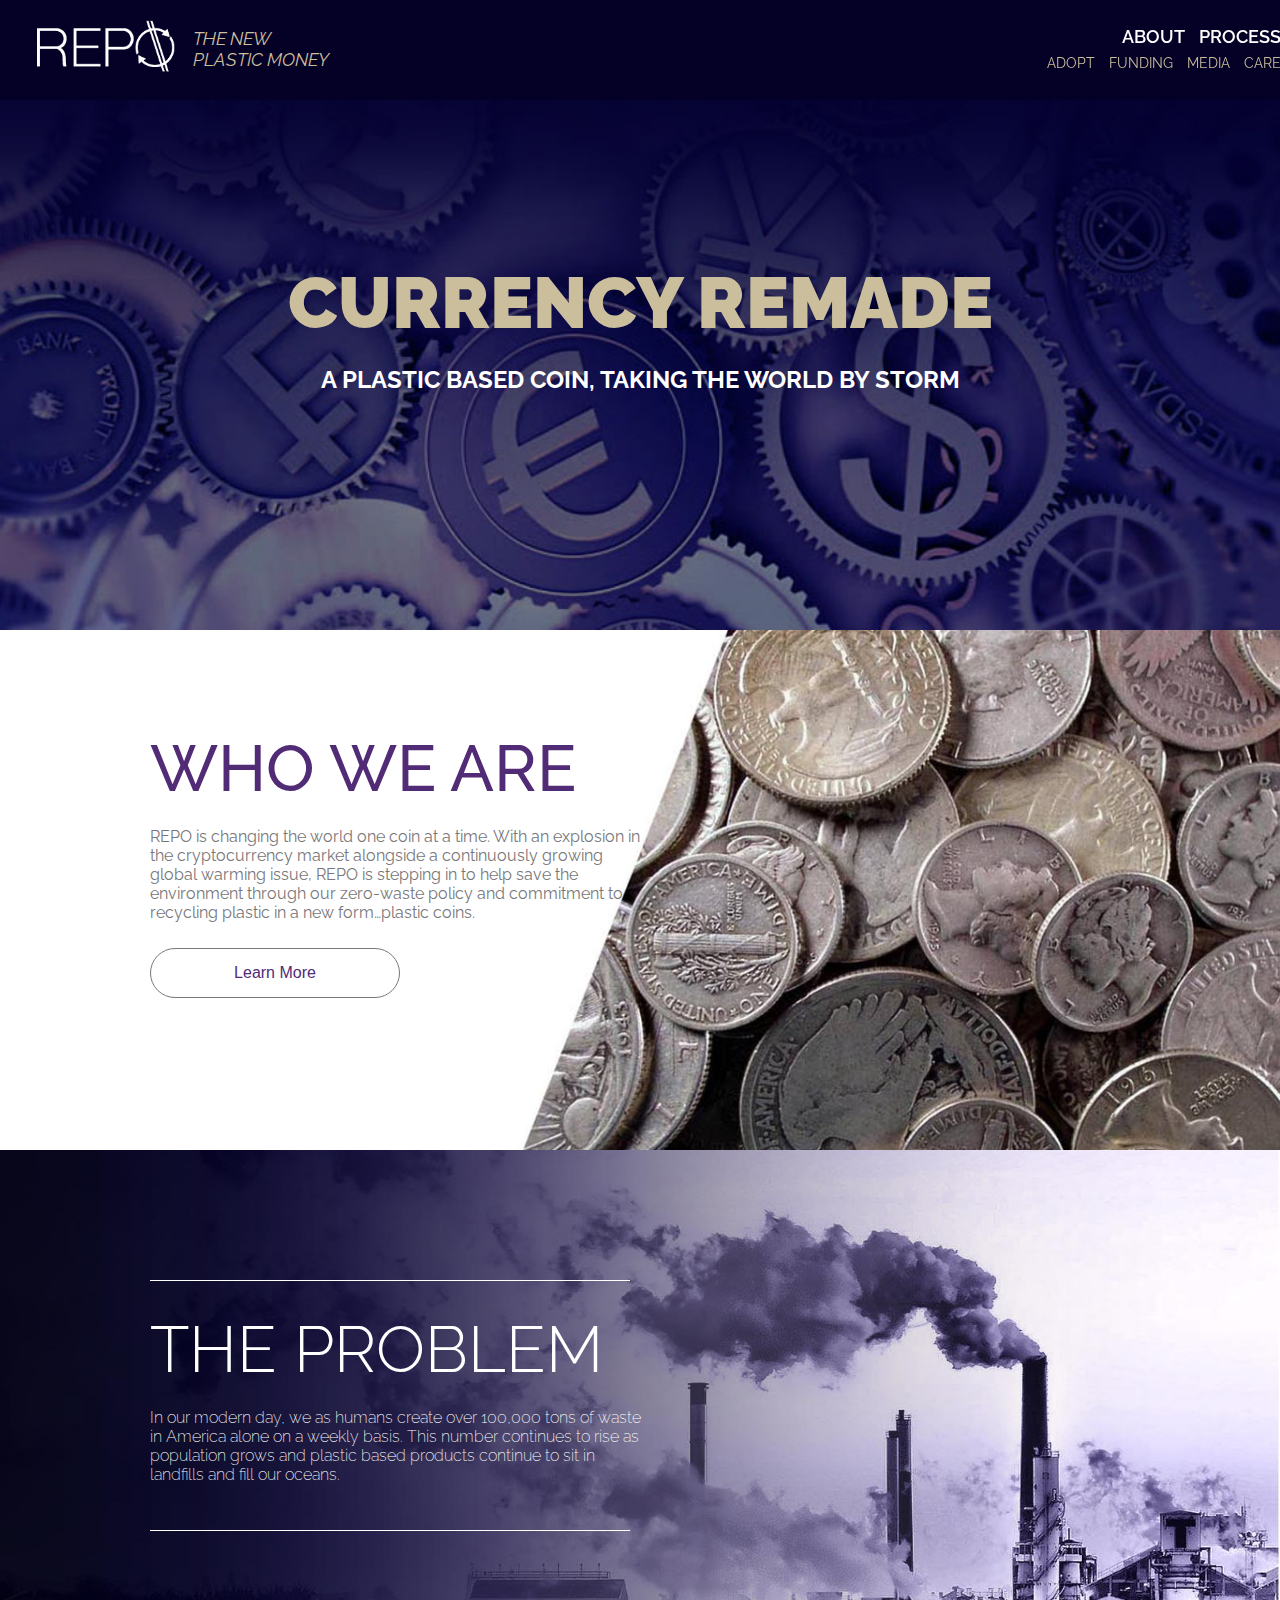
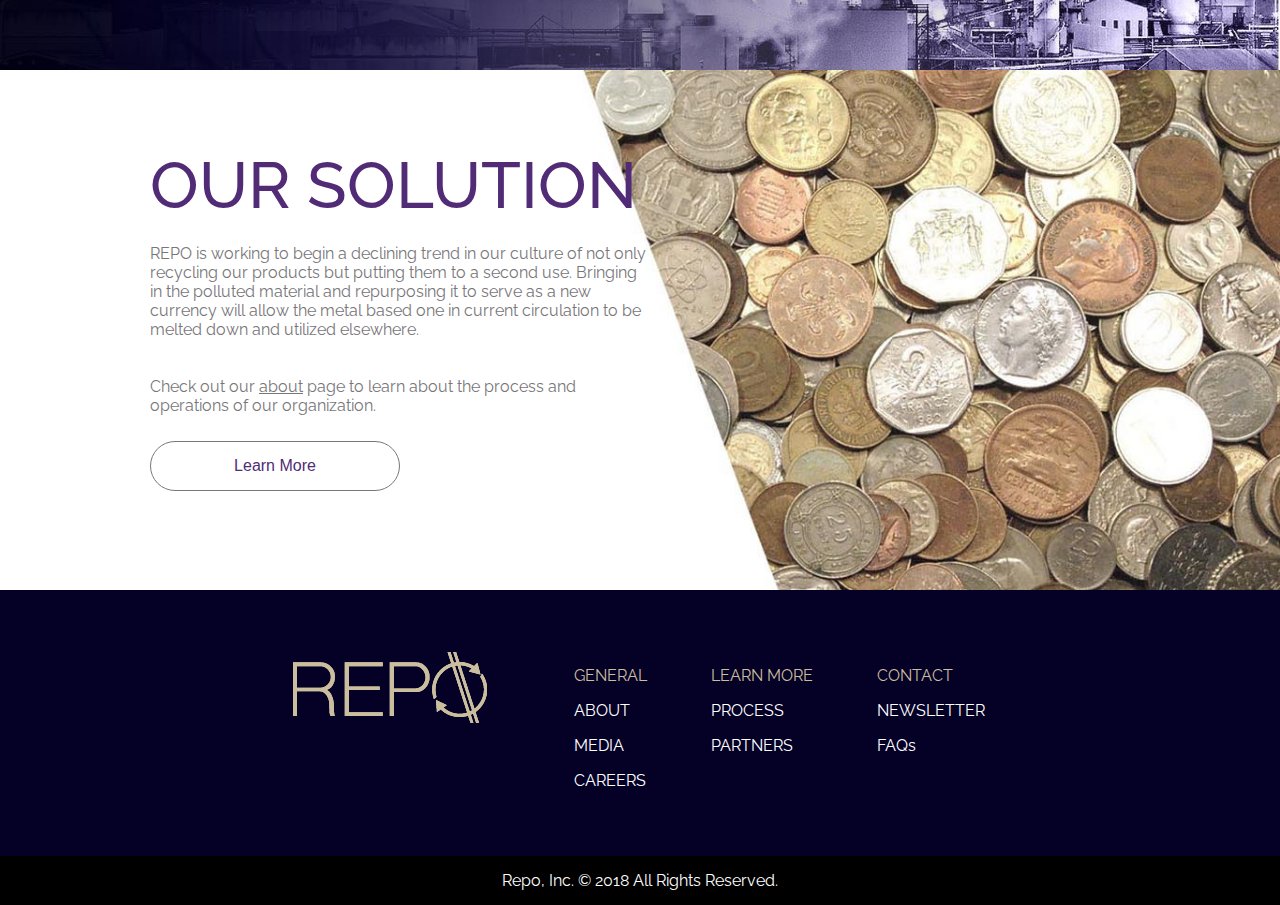
==== index.html @ f736747b "Add files via upload" ====
<!doctype html>
<html>
<head>
<meta charset="UTF-8">
	<title>WELCOME</title>
	<link href="https://fonts.googleapis.com/css?family=Raleway" rel="stylesheet">
	<link rel="stylesheet" href="css/main.css">
	<link rel="icon" href="images/repotab_ai/repo_tab.png">
</head>

<body>
	 <header>	
	 <div class="bg_color">
	<a href="index.html"><img src="images/logo-white.png" class="siteid"></a>
	<h3 class="tag">THE NEW <br>PLASTIC MONEY</h3>
	 <div class="menu">
	 <div class="menu_top">
		 <nav>
			<ul>
				<li><a href="about.html">ABOUT</a></li>
				<li><a href="process.html">PROCESS</a></li>
				<li><a href="partners.html">PARTNERS</a></li>
			 </ul>
		</nav>	
	</div>
	<div class="menu_bottom">
		<nav>
			<ul>
					<li><a href="adopt.html">ADOPT</a></li>
					<li><a href="funding.html">FUNDING</a></li>
					<li><a href="media.html">MEDIA</a></li>
					<li><a href="careers.html">CAREERS</a></li>
					<li><a href="contact.html">CONTACT</a></li>
			</ul>
		</nav>
	 </div>
	</div>
	 </div>
	
	<div id="center">
        <h1 id="big">CURRENCY REMADE</h1>
        <h2>A PLASTIC BASED COIN, TAKING THE WORLD BY STORM</h2>
		</div>
    </header>
	
<main>
	<section class="maininfo">
	<div class="content-wrap-paragraph">

	<div class="col_left">
			<h1 class="purple"> WHO WE ARE </h1>
			<p> REPO is changing the world one coin at a time. With an explosion in the cryptocurrency market alongside a continuously growing global warming issue, REPO is stepping in to help save the environment through our zero-waste policy and commitment to recycling plastic in a new form…plastic coins.
 </p>
		<button class="button"><a href="about.html"> Learn More </a> </button>

		</div>
		</div>
	</section>
	
	
	
		<section class="maininfo_secondsection">

	<div class="content-wrap-paragraph">
	
	<div class="problem">
	<div class="col_left">
			<h1 class="white"> THE PROBLEM </h1>
			<p class="text_secondsection">In our modern day, we as humans create over 100,000 tons of waste in America alone on a weekly basis. This number continues to rise as population grows and plastic based products continue to sit in landfills and fill our oceans.</p>
	</div>
		</div>
		</div>
	</section>
	
	
			<section class="maininfo_thirdsection">

	<div class="content-wrap-paragraph">
	
	<div class="col_left">
			<h1 class="purple"> OUR SOLUTION </h1>
			<p class="text_thirdsection">REPO is working to begin a declining trend in our culture of not only recycling our products but putting them to a second use. Bringing in the polluted material and repurposing it to serve as a new currency will allow the metal based one in current circulation to be melted down and utilized elsewhere.
		<br><br><br>
				Check out our <a href="about.html">about</a> page to learn about the process and operations of our organization.</p>
		<button class="button"><a href ="about.html"> Learn More </a> </button>
		<div>
		</div>
		</div>
				</div>
		</section>	
	
	</main>
<footer> 
	<div class="allfooter">
			<img class="logo_footer" src="images/logo_footer.png">
	<div class="inline">
		<p class="gold_footer">GENERAL</p>
		<p class="white_footer"><a href="about.html">ABOUT</a></p>
		<p class="white_footer"><a href="media.html">MEDIA</a></p>
		<p class="white_footer"><a href="careers.html">CAREERS</a></p>
		</div>
	
		<div class="inline">
			<p class="gold_footer">LEARN MORE</p>
		<p class="white_footer"><a href="process.html">PROCESS</a></p>
		<p class="white_footer"><a href="partners.html">PARTNERS</a></p>
		</div>
	
			<div class="inline">
			<p class="gold_footer">CONTACT </p>
		<p class="white_footer"><a href="contact.html">NEWSLETTER</a></p>
		<p class="white_footer"><a href="contact.html">FAQs</a></p>
		</div>
	</div>
	
	<p class="copyright white_footer"> Repo, Inc. &copy; 2018 All Rights Reserved. </p>
	</footer>
</body>
</html>
---- css/main.css ----
@charset "UTF-8";
/* CSS Document */

@font-face{
	font-family: 'Raleway', sans-serif;
}


body {
	margin: auto;
	padding: 0;
	font: 100%;
	font-family: Raleway;
	min-width: 1200px;
}


html {
  box-sizing: border-box;
}
*, *:before, *:after {
  box-sizing: inherit;
}

/*HEADER
-------------------*/

header {
	background-image: url(../images/splash_home.jpg);
	background-repeat: no-repeat;
	background-attachment: inherit;
	background-size: cover;
	height: 630px;
	width: 100%;

}

#center {
	text-align: center;
	margin: 0 auto;
	padding-top: 260px;
	color: white;
}

#big{
	font-size: 72px;
	font-weight: 1000;
	color:#cbbe9d;
}

#white {
	font-color:white;
}

h1 {
	font-size: 65px;
	padding: 0;
	margin: 0;
}

h2 {
	margin-top: 20px;
	padding: 0;

}

h3 {
	color:#cbbe9d;
	font-family: 'Raleway';
	font-weight:400;
	font-style: italic;
}

/*NAVIGATION
-------------------*/

.bg_color {
	background-color: rgba(4,0,38,1.00);
	position: fixed;
	width: 100%;
	height: 100px;

}

nav {
	width: 100%;


}

nav ul {
	list-style: none;
	display: flex;
	width: 100%;

}

ul {
}

nav ul li {
	padding: 0 7px;
	margin: 0;
}

nav ul a {
	text-decoration: none;
	font-size: 1.4 em;
	color: #cbbe9d;
}

nav ul a:hover {
	color: white;

}

.menu {
	position: fixed;
	margin: 0 auto;
	height: 86px;

}

.menu_top a {
	color: white;
	
}

.menu_top a:hover{
	color: #cbbe9d;
}

.menu_top {
	color: white;
	margin-top: -80px;
	margin-left: 1075px;
	font-size: 18px;
	font-weight: 600;

}

.menu_bottom {
	margin-top: -10px;
	margin-left: 1000px;
	font-size: 14px;
	font-weight: 100px;
	color: white;

}

.siteid {
	float: left;
	width: 175px;
	padding-left: 37px;
	padding-top: 20px;
}

.tag {
	margin-left: 193px;
	margin-top: 28px;
	font-size: 18px;
}



/*MAIN INFORMATION
------------------*/

.maininfo {
	background-color: white;
	background-image: url(../images/silvercoins_three.jpg);
	overflow: auto;
	padding:100px 100px 100px 150px;
	background-size: cover;
	height: 520px;

}

.maininfo_secondsection {
	overflow: auto;
	padding:130px 100px 100px 150px;
	background-image: url(../images/index_secondsection_gradient3.jpg);
	background-position: center;
	height: 520px;
	background-clip:inherit;
	background-size: cover;

}

.maininfo_thirdsection {
	background-color: white;
	background-image: url(../images/silvercoins_three_three.jpg);
	padding:77px 100px 100px 150px;
	background-size: cover;
	height: 520px;
}

.content-wrap-paragraph {
	max-width: 1500px;
	margin: 0 auto;
}


.col_left {
	width: 500px;
	float: clear;
}

.sectionimage {
	margin-bottom:20px;
	padding-top: 50px;
	padding-bottom: 50px;
}

.home_image {
	width: 45%;
	float: right;
}

p {
	color: #78767a;
}


p + h1 {
	margin-top: 50px;
}

.purple {
	color: #522b77;
	padding-bottom: 10px;
	font-weight: 500;
	padding-bottom: 5px;
}

.white {
	color: white;
	padding-bottom: 10px;
	font-weight: 300;
	padding-bottom: 5px;
}

.text_secondsection{
	color: white;
	font-weight: 200;
}


.white_two {
	color: #522b77;
	padding-bottom: 5px;
	font-weight: 30;
	padding-bottom: 15px;
}

.text_thirdsection{
	color: #78767a;
}


/* button*/

.button {
	background-color: white;
	width: 250px;
	border: 1px solid #78767a;
	border-radius: 50px;
	padding: 15px;
	font-size: 16px;
	text-align: center;
	margin-top: 10px;
}

.button:hover {
	border: 1 solid #78767a;
	font-weight:600;
	background-color: #DFDFDF;
}

button a{
	text-decoration: none;
	color: #522b77
}

/*problem and solution sections*/
.problem {
	width: 480px;
	padding: 30px 0;
	border-bottom: 1px solid white;
	border-top: 1px solid white;

}

a {
	color: #78767a; 
	text-decoration: underline;
}

a:hover{
	color: #522b77;
}


/*FOOTER
------------------*/

footer {
	padding: 60px 0;
	background-color: rgba(4,0,38,1.00);
	color: white;
	width: 100%;


}

footer ul a {
	text-decoration: none;
	font-size: 1.4 em;
	color: #cbbe9d;
}

footer ul a:hover {
	color: white;

}

.content-wrap-footer {
	margin: 0px 600px;
	width: 601px;
}
.inline{
	display: inline-block;
	vertical-align: top;
	padding: 0 30px;
}
.inline p:first-of-type{
	margin-bottom: 0px;
}

.copyright {
	width: 100%;
	text-align: center;
	position:absolute;
	margin-top: 50px;
	background-color: black;
	padding:15px 0px;
	
	
}
.gold_footer {
	color: #cbbe9d;
	font-weight: 700px;
}
.white_footer {
	color: white;
}

.white_footer a {
	text-decoration: none;
	color: white;
}

.allfooter {
	width: 760px;
	margin: auto;
	display: block;
}

.logo_footer {
	padding-right: 50px;
	padding-left: 30px;
}
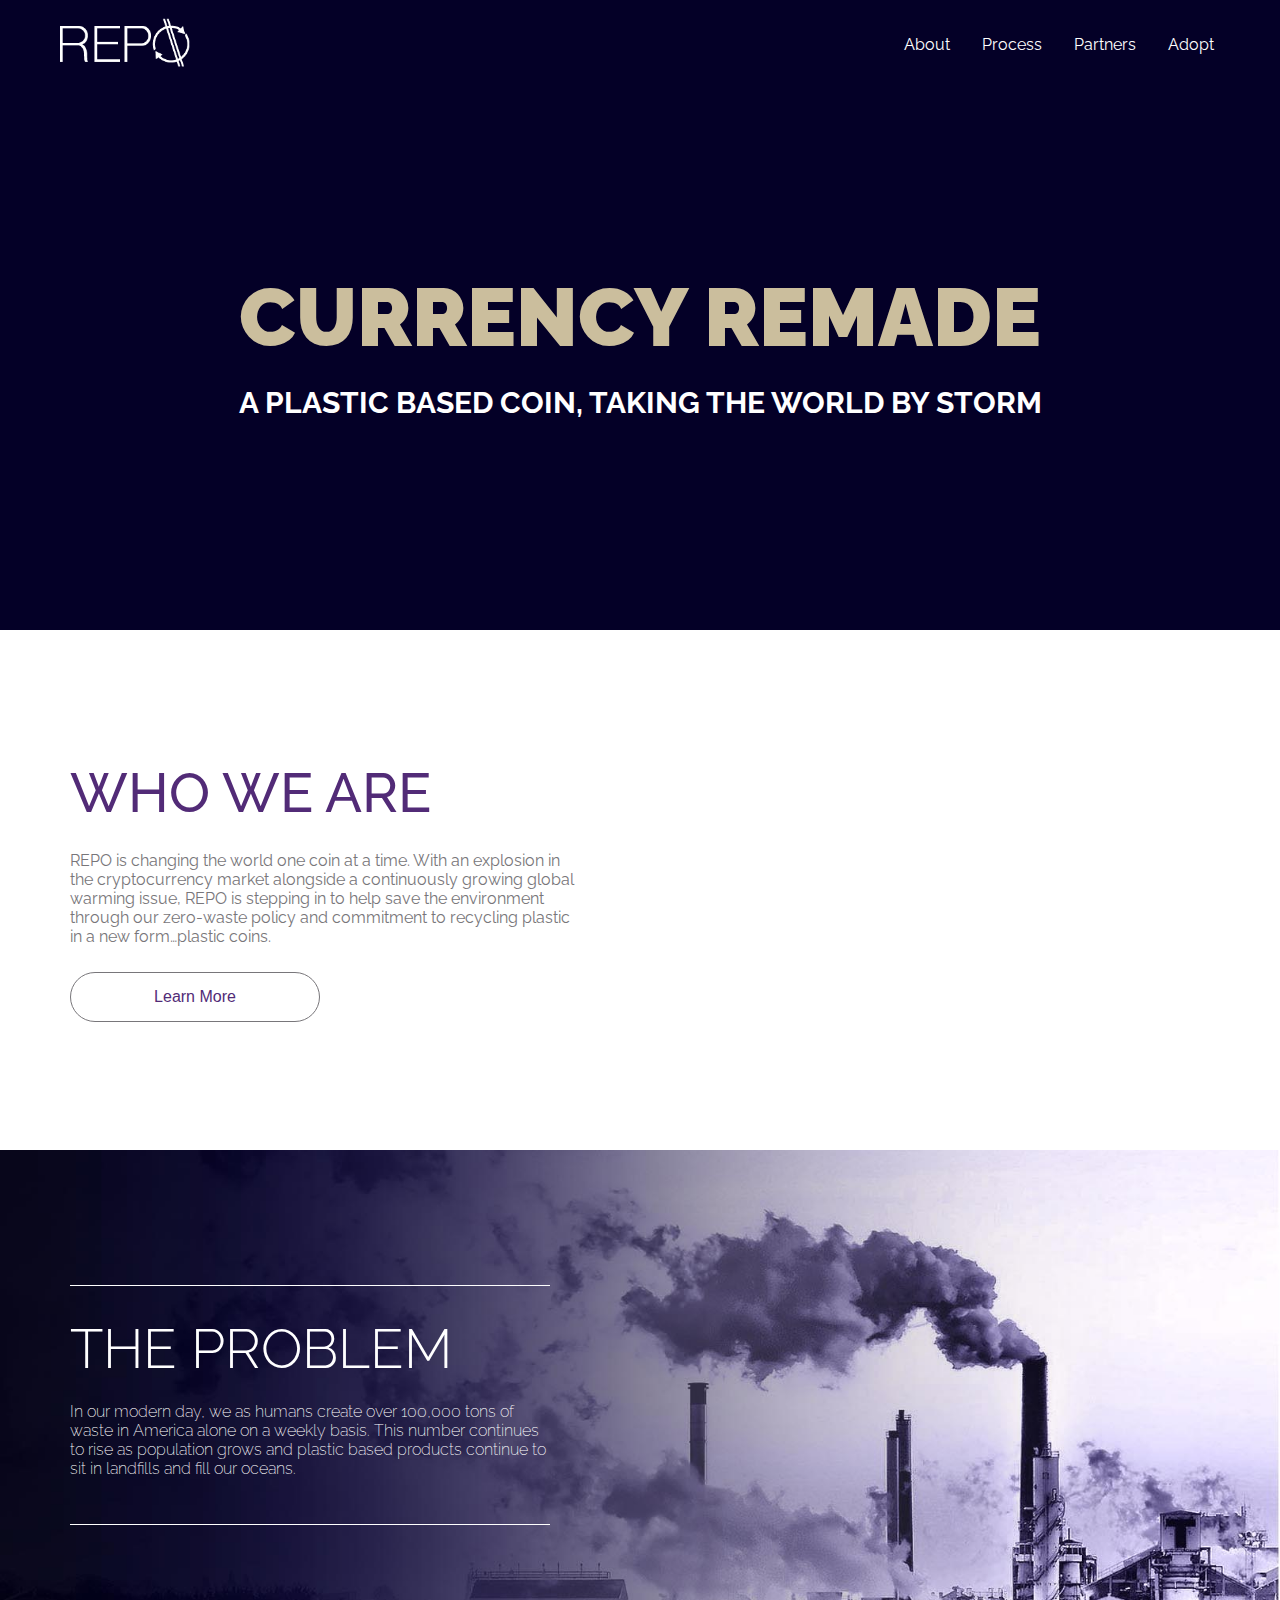
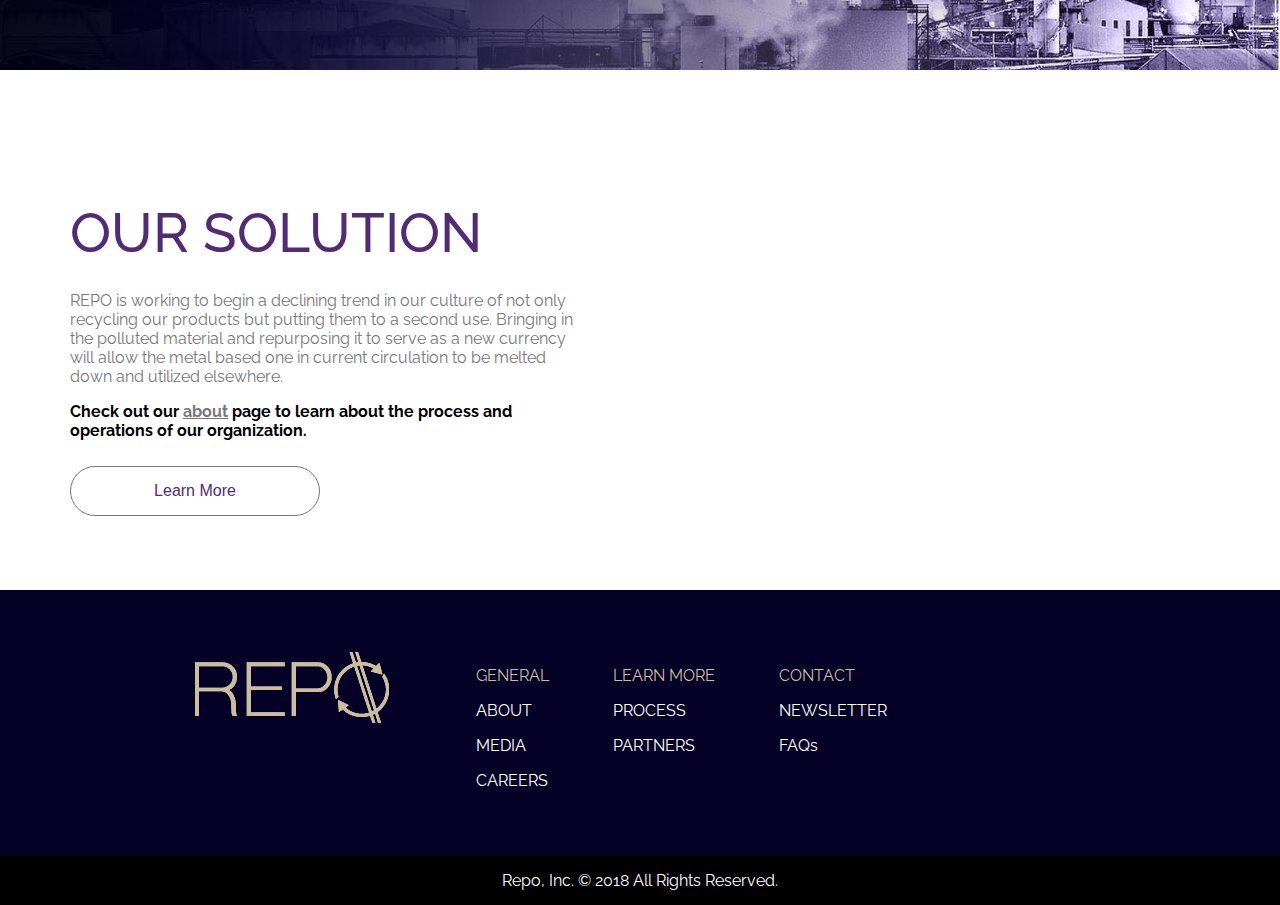
==== commit e4ee3189: "Add files via upload" ====
--- a/index.html
+++ b/index.html
@@ -2,47 +2,43 @@
 <html>
 <head>
 <meta charset="UTF-8">
+<meta name="viewport" content="width=device-width, initial-scale=1">
 	<title>WELCOME</title>
 	<link href="https://fonts.googleapis.com/css?family=Raleway" rel="stylesheet">
-	<link rel="stylesheet" href="css/main.css">
+	<link rel="stylesheet" type="text/css" href="css/main.css">
+	<link rel="stylesheet" media="screen and (min-width: 813px) and (max-width: 1185px)" href="css/large.css">
+	<link rel="stylesheet" media="screen and (min-width: 727px) and (max-width: 812px)" href="css/liddy.css">
+	<link rel="stylesheet" media="screen and (min-width: 600px) and (max-width: 726px)" href="css/medium.css">
+	<link rel="stylesheet" media="screen and (min-width: 406px) and (max-width: 599px)" href="css/middy.css">
+	<link rel="stylesheet" media="screen and (min-width: 300px) and (max-width: 405px)" href="css/small.css">
+
 	<link rel="icon" href="images/repotab_ai/repo_tab.png">
 </head>
 
 <body>
-	 <header>	
-	 <div class="bg_color">
-	<a href="index.html"><img src="images/logo-white.png" class="siteid"></a>
-	<h3 class="tag">THE NEW <br>PLASTIC MONEY</h3>
-	 <div class="menu">
-	 <div class="menu_top">
+	 <header>
 		 <nav>
-			<ul>
-				<li><a href="about.html">ABOUT</a></li>
-				<li><a href="process.html">PROCESS</a></li>
-				<li><a href="partners.html">PARTNERS</a></li>
-			 </ul>
-		</nav>	
-	</div>
-	<div class="menu_bottom">
-		<nav>
-			<ul>
-					<li><a href="adopt.html">ADOPT</a></li>
-					<li><a href="funding.html">FUNDING</a></li>
-					<li><a href="media.html">MEDIA</a></li>
-					<li><a href="careers.html">CAREERS</a></li>
-					<li><a href="contact.html">CONTACT</a></li>
-			</ul>
-		</nav>
-	 </div>
-	</div>
-	 </div>
-	
+			 <div>
+	<a href="index.html"><img src="images/logo-white.png" id="siteID"></a>
+</div>
+
+<ul>
+	<li><a href="">About</a></li>
+	<li><a href="#">Process</a></li>
+	<li><a href="#">Partners</a></li>
+	<li><a href="#">Adopt</a></li>
+
+
+</ul>
+</nav>
+
+
 	<div id="center">
         <h1 id="big">CURRENCY REMADE</h1>
         <h2>A PLASTIC BASED COIN, TAKING THE WORLD BY STORM</h2>
 		</div>
     </header>
-	
+
 <main>
 	<section class="maininfo">
 	<div class="content-wrap-paragraph">
@@ -56,13 +52,13 @@
 		</div>
 		</div>
 	</section>
-	
-	
-	
+
+
+
 		<section class="maininfo_secondsection">
 
 	<div class="content-wrap-paragraph">
-	
+
 	<div class="problem">
 	<div class="col_left">
 			<h1 class="white"> THE PROBLEM </h1>
@@ -71,48 +67,48 @@
 		</div>
 		</div>
 	</section>
-	
-	
-			<section class="maininfo_thirdsection">
 
+
+	<section class="maininfo_thirdsection">
 	<div class="content-wrap-paragraph">
-	
+
 	<div class="col_left">
 			<h1 class="purple"> OUR SOLUTION </h1>
-			<p class="text_thirdsection">REPO is working to begin a declining trend in our culture of not only recycling our products but putting them to a second use. Bringing in the polluted material and repurposing it to serve as a new currency will allow the metal based one in current circulation to be melted down and utilized elsewhere.
-		<br><br><br>
-				Check out our <a href="about.html">about</a> page to learn about the process and operations of our organization.</p>
-		<button class="button"><a href ="about.html"> Learn More </a> </button>
-		<div>
+			<p> REPO is working to begin a declining trend in our culture of not only recycling our products but putting them to a second use. Bringing in the polluted material and repurposing it to serve as a new currency will allow the metal based one in current circulation to be melted down and utilized elsewhere.
+ </p>
+
+ <p style="color:black"><b>Check out our <a href="about.html">about</a> page to learn about the process and operations of our organization.</b></p>
+
+		<button class="button"><a href="about.html"> Learn More </a> </button>
+
 		</div>
 		</div>
-				</div>
-		</section>	
-	
+	</section>
+
+
 	</main>
-<footer> 
-	<div class="allfooter">
-			<img class="logo_footer" src="images/logo_footer.png">
+<footer>
+	<div id="allfooter">
+			<a href="index.html"><img class="logo_footer" src="images/logo_footer.png"></a>
 	<div class="inline">
 		<p class="gold_footer">GENERAL</p>
 		<p class="white_footer"><a href="about.html">ABOUT</a></p>
 		<p class="white_footer"><a href="media.html">MEDIA</a></p>
 		<p class="white_footer"><a href="careers.html">CAREERS</a></p>
 		</div>
-	
+
 		<div class="inline">
 			<p class="gold_footer">LEARN MORE</p>
 		<p class="white_footer"><a href="process.html">PROCESS</a></p>
 		<p class="white_footer"><a href="partners.html">PARTNERS</a></p>
 		</div>
-	
+
 			<div class="inline">
 			<p class="gold_footer">CONTACT </p>
 		<p class="white_footer"><a href="contact.html">NEWSLETTER</a></p>
 		<p class="white_footer"><a href="contact.html">FAQs</a></p>
-		</div>
 	</div>
-	
+</div>
 	<p class="copyright white_footer"> Repo, Inc. &copy; 2018 All Rights Reserved. </p>
 	</footer>
 </body>
--- a/css/main.css
+++ b/css/main.css
@@ -4,6 +4,7 @@
 @font-face{
 	font-family: 'Raleway', sans-serif;
 }
+
 
 
 body {
@@ -11,8 +12,16 @@
 	padding: 0;
 	font: 100%;
 	font-family: Raleway;
-	min-width: 1200px;
-}
+}
+
+
+#allfooter{
+	display: block;
+	width:70%;
+	padding-left:0px;
+	margin:0 auto;
+}
+
 
 
 html {
@@ -22,11 +31,13 @@
   box-sizing: inherit;
 }
 
+
+
 /*HEADER
 -------------------*/
 
 header {
-	background-image: url(../images/splash_home.jpg);
+	background-image: url(../images/splash_home2.jpg);
 	background-repeat: no-repeat;
 	background-attachment: inherit;
 	background-size: cover;
@@ -38,12 +49,13 @@
 #center {
 	text-align: center;
 	margin: 0 auto;
-	padding-top: 260px;
+	padding-top: 180px;
 	color: white;
 }
 
 #big{
-	font-size: 72px;
+	font-size: 82px;
+	margin:0px 50px;
 	font-weight: 1000;
 	color:#cbbe9d;
 }
@@ -53,13 +65,14 @@
 }
 
 h1 {
-	font-size: 65px;
+	font-size: 55px;
 	padding: 0;
 	margin: 0;
 }
 
 h2 {
 	margin-top: 20px;
+	font-size:30px;
 	padding: 0;
 
 }
@@ -74,91 +87,67 @@
 /*NAVIGATION
 -------------------*/
 
-.bg_color {
-	background-color: rgba(4,0,38,1.00);
-	position: fixed;
-	width: 100%;
-	height: 100px;
-
+#siteID{
+	margin-left:60px;
+	width:50%;
+}
+
+header{
+	background-color:#040027;
+	margin:0;
 }
 
 nav {
-	width: 100%;
-
-
-}
+	display:flex;
+	justify-content: space-between;
+	background-color:#040027;
+	align-items:center;
+}
+
+nav div:first-child {
+	background:#040027;
+}
+
+
+nav div:first-child img{
+	width:150px;
+	padding:0;
+	}
+
+nav div:first-child h1 {
+padding:0;
+margin-left:90px;
+text-align:left;
+}
+
+
 
 nav ul {
 	list-style: none;
-	display: flex;
-	width: 100%;
-
-}
-
-ul {
-}
-
-nav ul li {
-	padding: 0 7px;
-	margin: 0;
-}
-
-nav ul a {
+	padding:0;
+	background-color: #040027;
+	display:flex;
+	align-items:center;
+	flex-wrap: wrap;
+	margin-right:50px;
+
+}
+
+	nav ul li{
+		border-bottom:none;
+		flex: 1 0 auto;
+	}
+
+nav ul li a {
+	color:white;
 	text-decoration: none;
-	font-size: 1.4 em;
-	color: #cbbe9d;
-}
-
-nav ul a:hover {
-	color: white;
-
-}
-
-.menu {
-	position: fixed;
-	margin: 0 auto;
-	height: 86px;
-
-}
-
-.menu_top a {
-	color: white;
-	
-}
-
-.menu_top a:hover{
-	color: #cbbe9d;
-}
-
-.menu_top {
-	color: white;
-	margin-top: -80px;
-	margin-left: 1075px;
-	font-size: 18px;
-	font-weight: 600;
-
-}
-
-.menu_bottom {
-	margin-top: -10px;
-	margin-left: 1000px;
-	font-size: 14px;
-	font-weight: 100px;
-	color: white;
-
-}
-
-.siteid {
-	float: left;
-	width: 175px;
-	padding-left: 37px;
-	padding-top: 20px;
-}
-
-.tag {
-	margin-left: 193px;
-	margin-top: 28px;
-	font-size: 18px;
+	display:inline-block;
+	padding:1.2rem 1rem;
+	margin-left:0;
+}
+
+nav ul li a:hover {
+	color:#cbbe9d;
 }
 
 
@@ -166,19 +155,31 @@
 /*MAIN INFORMATION
 ------------------*/
 
+.content-wrap-paragraph {
+	max-width: 1900px;
+	margin: 0 auto;
+	margin-right:200px;
+}
+
+
+.col_left {
+	width: 100%;
+	float: clear;
+}
+
+
 .maininfo {
-	background-color: white;
-	background-image: url(../images/silvercoins_three.jpg);
-	overflow: auto;
-	padding:100px 100px 100px 150px;
+	background-image: url(../images/silvercoins_three_five.jpg);
+	overflow: hidden;
+	padding:130px 500px 0px 20px;
 	background-size: cover;
 	height: 520px;
-
+	margin-left:50px;
 }
 
 .maininfo_secondsection {
 	overflow: auto;
-	padding:130px 100px 100px 150px;
+	padding:135px 100px 0px 70px;
 	background-image: url(../images/index_secondsection_gradient3.jpg);
 	background-position: center;
 	height: 520px;
@@ -188,22 +189,13 @@
 }
 
 .maininfo_thirdsection {
-	background-color: white;
-	background-image: url(../images/silvercoins_three_three.jpg);
-	padding:77px 100px 100px 150px;
+	background-image: url(../images/silvercoins_three_four.jpg);
+	background-clip:inherit;
+	background-size: cover;
+	background-position: center;
+	padding:130px 500px 0px 70px;
 	background-size: cover;
 	height: 520px;
-}
-
-.content-wrap-paragraph {
-	max-width: 1500px;
-	margin: 0 auto;
-}
-
-
-.col_left {
-	width: 500px;
-	float: clear;
 }
 
 .sectionimage {
@@ -230,7 +222,6 @@
 	color: #522b77;
 	padding-bottom: 10px;
 	font-weight: 500;
-	padding-bottom: 5px;
 }
 
 .white {
@@ -292,7 +283,7 @@
 }
 
 a {
-	color: #78767a; 
+	color: #78767a;
 	text-decoration: underline;
 }
 
@@ -308,65 +299,58 @@
 	padding: 60px 0;
 	background-color: rgba(4,0,38,1.00);
 	color: white;
-	width: 100%;
-
-
-}
+	min-width: 100%;
+}
+
 
 footer ul a {
 	text-decoration: none;
 	font-size: 1.4 em;
 	color: #cbbe9d;
+
 }
 
 footer ul a:hover {
 	color: white;
-
 }
 
 .content-wrap-footer {
 	margin: 0px 600px;
 	width: 601px;
 }
+
 .inline{
 	display: inline-block;
 	vertical-align: top;
 	padding: 0 30px;
 }
+
 .inline p:first-of-type{
 	margin-bottom: 0px;
 }
 
+.gold_footer {
+	color: #cbbe9d;
+	font-weight: 700px;
+}
+.white_footer {
+	color: white;
+}
+
+.white_footer a {
+	text-decoration: none;
+	color: white;
+}
+
+.logo_footer {
+	padding-right: 50px;
+}
+
 .copyright {
-	width: 100%;
+	width:100%;
 	text-align: center;
 	position:absolute;
 	margin-top: 50px;
 	background-color: black;
 	padding:15px 0px;
-	
-	
-}
-.gold_footer {
-	color: #cbbe9d;
-	font-weight: 700px;
-}
-.white_footer {
-	color: white;
-}
-
-.white_footer a {
-	text-decoration: none;
-	color: white;
-}
-
-.allfooter {
-	width: 760px;
-	margin: auto;
-	display: block;
-}
-
-.logo_footer {
-	padding-right: 50px;
-	padding-left: 30px;
-}+}
--- a/css/large.css
+++ b/css/large.css
@@ -0,0 +1,75 @@
+@media only screen and (min-width: 813px) and (max-width: 1185px) {
+
+
+
+h1{
+  font-size:50px;
+}
+
+#big{
+  font-size: 72px;
+
+}
+
+h2 {
+	margin-top: 20px;
+	font-size:30px;
+	padding: 0;
+
+}
+
+
+
+}
+
+/*MAIN INFORMATION
+------------------*/
+
+
+.content-wrap-paragraph {
+	max-width: 1900px;
+	margin: 0 auto;
+	margin-right:100px;
+}
+
+
+.col_left {
+	width: 100%;
+	float: clear;
+}
+
+
+.maininfo {
+	background-image: none;
+	overflow: hidden;
+	padding:150px 0px 0px 20px;
+	background-size: cover;
+	height: 520px;
+}
+
+.maininfo_secondsection {
+	overflow: auto;
+	padding:130px 100px 0px 70px;
+	background-image: url(../images/index_secondsection_gradient3.jpg);
+	background-position: center;
+	height: 520px;
+	background-clip:inherit;
+	background-size: cover;
+
+}
+
+.maininfo_thirdsection {
+	background-image: none;
+	background-clip:inherit;
+	background-size: cover;
+	background-position: center;
+	padding:120px 0px 0px 70px;
+	background-size: cover;
+	height: 520px;
+}
+
+#allfooter{
+	display: block;
+	width:95%;
+	margin:0 auto;
+}
--- a/css/liddy.css
+++ b/css/liddy.css
@@ -0,0 +1,85 @@
+@media only screen and (min-width:726px) and (max-width:812px){
+
+
+
+    #center {
+    	text-align: center;
+    	margin: 0 auto;
+    	padding-top: 205px;
+    	color: white;
+    }
+
+    #big{
+    	font-size: 50px;
+    	font-weight: 1000;
+    	color:#cbbe9d;
+    }
+
+h2 {
+  font-size:20px;
+
+}
+
+
+h1{
+  font-size:50px;
+}
+
+
+
+}
+}
+
+/*MAIN INFORMATION
+------------------*/
+
+
+.content-wrap-paragraph {
+	max-width: 1900px;
+	margin: 0 auto;
+	margin-right:100px;
+}
+
+
+.col_left {
+	width: 100%;
+	float: clear;
+}
+
+
+.maininfo {
+	background-image: none;
+	overflow: hidden;
+	padding:130px 0px 0px 20px;
+	background-size: cover;
+	height: 520px;
+}
+
+.maininfo_secondsection {
+	overflow: auto;
+	padding:130px 100px 0px 70px;
+	background-image: url(../images/index_secondsection_gradient3.jpg);
+	background-position: center;
+	height: 520px;
+	background-clip:inherit;
+	background-size: cover;
+
+}
+
+.maininfo_thirdsection {
+	background-image: none;
+	background-clip:inherit;
+	background-size: cover;
+	background-position: center;
+	padding:100px 0px 0px 70px;
+	background-size: cover;
+	height: 520px;
+}
+
+
+#allfooter{
+	display: block;
+	width:100%;
+	padding-left:0px;
+	margin:0 auto;
+}
--- a/css/medium.css
+++ b/css/medium.css
@@ -0,0 +1,295 @@
+
+@media only screen and (min-width:600px) and (max-width:726px){
+
+
+
+
+
+  /*NAVIGATION
+  -------------------*/
+#siteID {
+  padding: 20px 0;
+  width:20%;
+  margin:auto;
+  display:block;
+}
+	nav {
+		display:block;
+		background-color:#040027;
+	}
+
+	nav div:first-child {
+		background:#040027;
+	}
+
+	nav div:first-child img{
+	text-align:center;
+	margin:auto;
+	display:block;
+	}
+
+	nav ul {
+		list-style: none;
+		padding:0;
+		background-color: #040027;
+		display:block;
+		text-align:center;
+		margin:auto;
+
+	}
+
+		nav ul li{
+			width:100%;
+			border-bottom: 1px solid rgba(203, 190, 157, 0.72);
+		}
+
+	nav ul li a {
+		color:white;
+		text-decoration: none;
+		padding:1.2rem 1rem;
+		margin-left:0;
+	}
+
+  nav ul li a:hover {
+  	color:white;
+  }
+
+
+  /*HEADER
+  -------------------*/
+  h2 {
+  	margin: 15px 40px ;
+    font-weight: 400;
+    font-size:20px;
+  }
+
+  #center {
+  	text-align: center;
+  	margin: 0 auto;
+  	padding-top: 75px;
+  	color: white;
+  }
+
+  #big{
+  	font-size: 45px;
+  	font-weight: 1000;
+  	color:#cbbe9d;
+  }
+
+  h1 {
+  	font-size: 37px;
+  	padding: 0;
+  	margin: 0;
+  }
+
+
+  /*MAIN INFORMATION
+  ------------------*/
+
+
+  .maininfo {
+  	background-color: white;
+    background-image: none;
+  	padding:100px 0px;
+    padding-right:50px;
+    height:435px;
+    overflow: hidden;
+  }
+
+  .maininfo_secondsection {
+    overflow:hidden;
+    padding:50px;
+    padding-top:90px;
+    height:400px;
+  	background-image: url(../images/index_secondsection_gradient3.jpg);
+  	background-position: center;
+  	background-clip:inherit;
+  	background-size: cover;
+  }
+
+
+  .maininfo_thirdsection {
+    background-color: white;
+    background-image: none;
+    padding:100px 50px;
+    height:475px;
+    overflow: hidden;
+  }
+
+  .text_secondsection{
+  	color: white;
+  	font-weight: 200;
+  }
+
+  .problem {
+  	width: 100%;
+  	border-bottom: 1px solid white;
+  	border-top: 1px solid white;
+  }
+
+
+
+  .content-wrap-paragraph {
+  	max-width: 1500px;
+  	margin: 0 auto;
+  }
+
+  .col_left {
+  	width: 100%;
+  	float: clear;
+  }
+
+  .sectionimage {
+  	margin-bottom:20px;
+  	padding-top: 50px;
+  	padding-bottom: 50px;
+  }
+
+  .home_image {
+  	width: 45%;
+  	float: right;
+  }
+
+  p {
+  	color: #78767a;
+  }
+
+
+  p + h1 {
+  	margin-top: 50px;
+  }
+
+  .purple {
+  	color: #522b77;
+  	font-weight: 500;
+  }
+
+  .white {
+  	color: white;
+  	padding-bottom: 10px;
+  	font-weight: 300;
+  	padding-bottom: 5px;
+  }
+
+  .text_secondsection{
+  	color: white;
+  	font-weight: 200;
+  }
+
+
+  .white_two {
+  	color: #522b77;
+  	padding-bottom: 5px;
+  	font-weight: 30;
+  	padding-bottom: 15px;
+  }
+
+  .text_thirdsection{
+  	color: #78767a;
+  }
+
+
+  /* button*/
+
+  .button {
+  	background-color: white;
+  	width: 250px;
+  	border: 1px solid #78767a;
+  	border-radius: 50px;
+  	padding: 15px;
+  	font-size: 16px;
+  	text-align: center;
+  	margin-top: 10px;
+  }
+
+  .button:hover {
+  	border: 1 solid #78767a;
+  	font-weight:600;
+  	background-color: #DFDFDF;
+  }
+
+  button a{
+  	text-decoration: none;
+  	color: #522b77
+  }
+
+
+
+
+    /*FOOTER
+    ------------------*/
+
+    footer {
+    	padding: 60px 0;
+    	background-color: rgba(4,0,38,1.00);
+    	color: white;
+    	min-width: 100%;
+    }
+
+    footer ul a {
+    	text-decoration: none;
+    	font-size: 1.4 em;
+    	color: #cbbe9d;
+    }
+
+    footer ul a:hover {
+    	color: white;
+
+    }
+
+    .content-wrap-footer {
+    	margin: 0px 600px;
+    	width: 100%;
+    }
+    .inline{
+    	display: block;
+      margin-left:0;
+    	vertical-align: top;
+      padding:0;
+      text-align: center;
+    }
+
+    .inline p:first-of-type{
+    	margin-bottom: 0px;
+    }
+
+    .gold_footer {
+    	color: #cbbe9d;
+    	font-weight:bold;
+      padding-top:30px;
+
+    }
+    .white_footer {
+    	color: white;
+
+    }
+
+    .white_footer a {
+    	text-decoration: none;
+    	color: white;
+    }
+
+    .allfooter {
+    	width: 100%;
+    	margin: auto;
+    	display: block;
+    }
+
+    .logo_footer {
+    padding:0;
+    display:block;
+    margin:auto;
+    }
+
+
+    .copyright {
+    	width:100%;
+    	text-align: center;
+    	position:absolute;
+    	margin-top: 50px;
+    	background-color: black;
+    	padding:15px 0px;
+    }
+
+
+  }
--- a/css/middy.css
+++ b/css/middy.css
@@ -0,0 +1,298 @@
+
+@media only screen and (min-width:406px) and (max-width:599px){
+
+
+
+
+
+  /*NAVIGATION
+  -------------------*/
+#siteID {
+  padding: 20px 0;
+  width:20%;
+  margin:auto;
+  display:block;
+}
+	nav {
+		display:block;
+		background-color:#040027;
+	}
+
+	nav div:first-child {
+		background:#040027;
+	}
+
+	nav div:first-child img{
+	text-align:center;
+	margin:auto;
+	display:block;
+	}
+
+	nav ul {
+		list-style: none;
+		padding:0;
+		background-color: #040027;
+		display:block;
+		text-align:center;
+		margin:auto;
+
+	}
+
+		nav ul li{
+			width:100%;
+			border-bottom: 1px solid rgba(203, 190, 157, 0.72);
+		}
+
+	nav ul li a {
+		color:white;
+		text-decoration: none;
+		padding:1.2rem 1rem;
+		margin-left:0;
+	}
+
+  nav ul li a:hover {
+  	color:white;
+  }
+
+
+  /*HEADER
+  -------------------*/
+  h2 {
+  	margin: 15px 40px ;
+    font-weight: 400;
+    font-size:20px;
+  }
+
+  #center {
+  	text-align: center;
+  	margin: 0 auto;
+  	padding-top: 95px;
+  	color: white;
+  }
+
+  #big{
+  	font-size: 45px;
+  	font-weight: 1000;
+  	color:#cbbe9d;
+  }
+
+  h1 {
+  	font-size: 37px;
+  	padding: 0;
+  	margin: 0;
+  }
+
+
+  /*MAIN INFORMATION
+  ------------------*/
+
+
+  .maininfo {
+  	background-color: white;
+    background-image: none;
+  	padding-top:90px;
+    padding-bottom:50px;
+    padding-right:50px;
+    height:430px;
+    overflow: hidden;
+  }
+
+  .maininfo_secondsection {
+    overflow:hidden;
+    padding-top:80px;
+    padding-bottom:40px;
+    padding-right:50px;
+    height:400px;
+  	background-image: url(../images/index_secondsection_gradient3.jpg);
+  	background-position: center;
+  	background-clip:inherit;
+  	background-size: cover;
+  }
+
+
+  .maininfo_thirdsection {
+    background-color: white;
+    background-image: none;
+    padding-top:80px;
+    padding-bottom:40px;
+    padding-right:50px;    height:475px;
+    overflow: hidden;
+  }
+
+  .text_secondsection{
+  	color: white;
+  	font-weight: 200;
+  }
+
+  .problem {
+  	width: 100%;
+  	border-bottom: 1px solid white;
+  	border-top: 1px solid white;
+  }
+
+
+
+  .content-wrap-paragraph {
+  	max-width: 1500px;
+  	margin: 0 auto;
+  }
+
+  .col_left {
+  	width: 100%;
+  	float: clear;
+  }
+
+  .sectionimage {
+  	margin-bottom:20px;
+  	padding-top: 50px;
+  	padding-bottom: 50px;
+  }
+
+  .home_image {
+  	width: 45%;
+  	float: right;
+  }
+
+  p {
+  	color: #78767a;
+  }
+
+
+  p + h1 {
+  	margin-top: 50px;
+  }
+
+  .purple {
+  	color: #522b77;
+  	font-weight: 500;
+  }
+
+  .white {
+  	color: white;
+  	padding-bottom: 10px;
+  	font-weight: 300;
+  	padding-bottom: 5px;
+  }
+
+  .text_secondsection{
+  	color: white;
+  	font-weight: 200;
+  }
+
+
+  .white_two {
+  	color: #522b77;
+  	padding-bottom: 5px;
+  	font-weight: 30;
+  	padding-bottom: 15px;
+  }
+
+  .text_thirdsection{
+  	color: #78767a;
+  }
+
+
+  /* button*/
+
+  .button {
+  	background-color: white;
+  	width: 250px;
+  	border: 1px solid #78767a;
+  	border-radius: 50px;
+  	padding: 15px;
+  	font-size: 16px;
+  	text-align: center;
+  	margin-top: 10px;
+  }
+
+  .button:hover {
+  	border: 1 solid #78767a;
+  	font-weight:600;
+  	background-color: #DFDFDF;
+  }
+
+  button a{
+  	text-decoration: none;
+  	color: #522b77
+  }
+
+
+
+
+
+    /*FOOTER
+    ------------------*/
+
+    footer {
+    	padding: 60px 0;
+    	background-color: rgba(4,0,38,1.00);
+    	color: white;
+    	min-width: 100%;
+    }
+
+    footer ul a {
+    	text-decoration: none;
+    	font-size: 1.4 em;
+    	color: #cbbe9d;
+    }
+
+    footer ul a:hover {
+    	color: white;
+
+    }
+
+    .content-wrap-footer {
+    	margin: 0px 600px;
+    	width: 100%;
+    }
+    .inline{
+    	display: block;
+      margin-left:0;
+    	vertical-align: top;
+      padding:0;
+      text-align: center;
+    }
+
+    .inline p:first-of-type{
+    	margin-bottom: 0px;
+    }
+
+    .gold_footer {
+    	color: #cbbe9d;
+    	font-weight:bold;
+      padding-top:30px;
+
+    }
+    .white_footer {
+    	color: white;
+
+    }
+
+    .white_footer a {
+    	text-decoration: none;
+    	color: white;
+    }
+
+    #allfooter{
+    	display: block;
+    	width:45%;
+    	padding-left:0px;
+    	margin:0 auto;
+    }
+
+    .logo_footer {
+    padding:0;
+    display:block;
+    margin:auto;
+    }
+
+
+    .copyright {
+    	width:100%;
+    	text-align: center;
+    	position:absolute;
+    	margin-top: 50px;
+    	background-color: black;
+    	padding:15px 0px;
+    }
+  }
--- a/css/small.css
+++ b/css/small.css
@@ -0,0 +1,295 @@
+
+@media only screen and (min-width:300px) and (max-width:405px){
+
+
+
+
+
+  /*NAVIGATION
+  -------------------*/
+#siteID {
+  padding: 20px 0;
+  width:20%;
+  margin:auto;
+  display:block;
+}
+	nav {
+		display:block;
+		background-color:#040027;
+	}
+
+	nav div:first-child {
+		background:#040027;
+	}
+
+	nav div:first-child img{
+	text-align:center;
+	margin:auto;
+	display:block;
+	}
+
+	nav ul {
+		list-style: none;
+		padding:0;
+		background-color: #040027;
+		display:block;
+		text-align:center;
+		margin:auto;
+
+	}
+
+		nav ul li{
+			width:100%;
+			border-bottom: 1px solid rgba(203, 190, 157, 0.72);
+		}
+
+	nav ul li a {
+		color:white;
+		text-decoration: none;
+		padding:1.2rem 1rem;
+		margin-left:0;
+	}
+
+  nav ul li a:hover {
+  	color:white;
+  }
+
+
+  /*HEADER
+  -------------------*/
+  h2 {
+  	margin: 15px 40px ;
+    font-weight: 400;
+    font-size:20px;
+  }
+
+  #center {
+  	text-align: center;
+  	margin: 0 auto;
+  	padding-top: 75px;
+  	color: white;
+  }
+
+  #big{
+  	font-size: 45px;
+  	font-weight: 1000;
+  	color:#cbbe9d;
+  }
+
+  h1 {
+  	font-size: 37px;
+  	padding: 0;
+  	margin: 0;
+  }
+
+
+  /*MAIN INFORMATION
+  ------------------*/
+
+
+  .maininfo {
+  	background-color: white;
+    background-image: none;
+  	padding-top:53px;
+    padding-bottom:50px;
+    padding-right:50px;
+    height:430px;
+    overflow: hidden;
+  }
+
+  .maininfo_secondsection {
+    overflow:hidden;
+    padding-top:60px;
+    padding-bottom:40px;
+    padding-right:50px;
+    height:400px;
+  	background-image: url(../images/index_secondsection_gradient3.jpg);
+  	background-position: center;
+  	background-clip:inherit;
+  	background-size: cover;
+  }
+
+
+  .maininfo_thirdsection {
+    background-color: white;
+    background-image: none;
+    padding-top:40px;
+    padding-bottom:40px;
+    padding-right:50px;    height:475px;
+    overflow: hidden;
+  }
+
+  .text_secondsection{
+  	color: white;
+  	font-weight: 200;
+  }
+
+  .problem {
+  	width: 100%;
+  	border-bottom: 1px solid white;
+  	border-top: 1px solid white;
+  }
+
+
+
+  .content-wrap-paragraph {
+  	max-width: 1500px;
+  	margin: 0 auto;
+  }
+
+  .col_left {
+  	width: 100%;
+  	float: clear;
+  }
+
+  .sectionimage {
+  	margin-bottom:20px;
+  	padding-top: 50px;
+  	padding-bottom: 50px;
+  }
+
+  .home_image {
+  	width: 45%;
+  	float: right;
+  }
+
+  p {
+  	color: #78767a;
+  }
+
+
+  p + h1 {
+  	margin-top: 50px;
+  }
+
+  .purple {
+  	color: #522b77;
+  	font-weight: 500;
+  }
+
+  .white {
+  	color: white;
+  	padding-bottom: 10px;
+  	font-weight: 300;
+  	padding-bottom: 5px;
+  }
+
+  .text_secondsection{
+  	color: white;
+  	font-weight: 200;
+  }
+
+
+  .white_two {
+  	color: #522b77;
+  	padding-bottom: 5px;
+  	font-weight: 30;
+  	padding-bottom: 15px;
+  }
+
+  .text_thirdsection{
+  	color: #78767a;
+  }
+
+
+  /* button*/
+
+  .button {
+  	background-color: white;
+  	width: 250px;
+  	border: 1px solid #78767a;
+  	border-radius: 50px;
+  	padding: 15px;
+  	font-size: 16px;
+  	text-align: center;
+  	margin-top: 10px;
+  }
+
+  .button:hover {
+  	border: 1 solid #78767a;
+  	font-weight:600;
+  	background-color: #DFDFDF;
+  }
+
+  button a{
+  	text-decoration: none;
+  	color: #522b77
+  }
+
+
+
+  /*FOOTER
+  ------------------*/
+
+  footer {
+  	padding: 60px 0;
+  	background-color: rgba(4,0,38,1.00);
+  	color: white;
+  	min-width: 100%;
+  }
+
+  footer ul a {
+  	text-decoration: none;
+  	font-size: 1.4 em;
+  	color: #cbbe9d;
+  }
+
+  footer ul a:hover {
+  	color: white;
+
+  }
+
+  .content-wrap-footer {
+  	margin: 0px 600px;
+  	width: 100%;
+  }
+  .inline{
+  	display: block;
+    margin-left:0;
+  	vertical-align: top;
+    padding:0;
+    text-align: center;
+  }
+
+  .inline p:first-of-type{
+  	margin-bottom: 0px;
+  }
+
+  .gold_footer {
+  	color: #cbbe9d;
+  	font-weight:bold;
+    padding-top:30px;
+
+  }
+  .white_footer {
+  	color: white;
+
+  }
+
+  .white_footer a {
+  	text-decoration: none;
+  	color: white;
+  }
+
+  .allfooter {
+  	width: 100%;
+  	margin: auto;
+  	display: block;
+  }
+
+  .logo_footer {
+  padding:0;
+  display:block;
+  margin:auto;
+  }
+
+
+  .copyright {
+  	width:100%;
+  	text-align: center;
+  	position:absolute;
+  	margin-top: 50px;
+  	background-color: black;
+  	padding:15px 0px;
+  }
+}
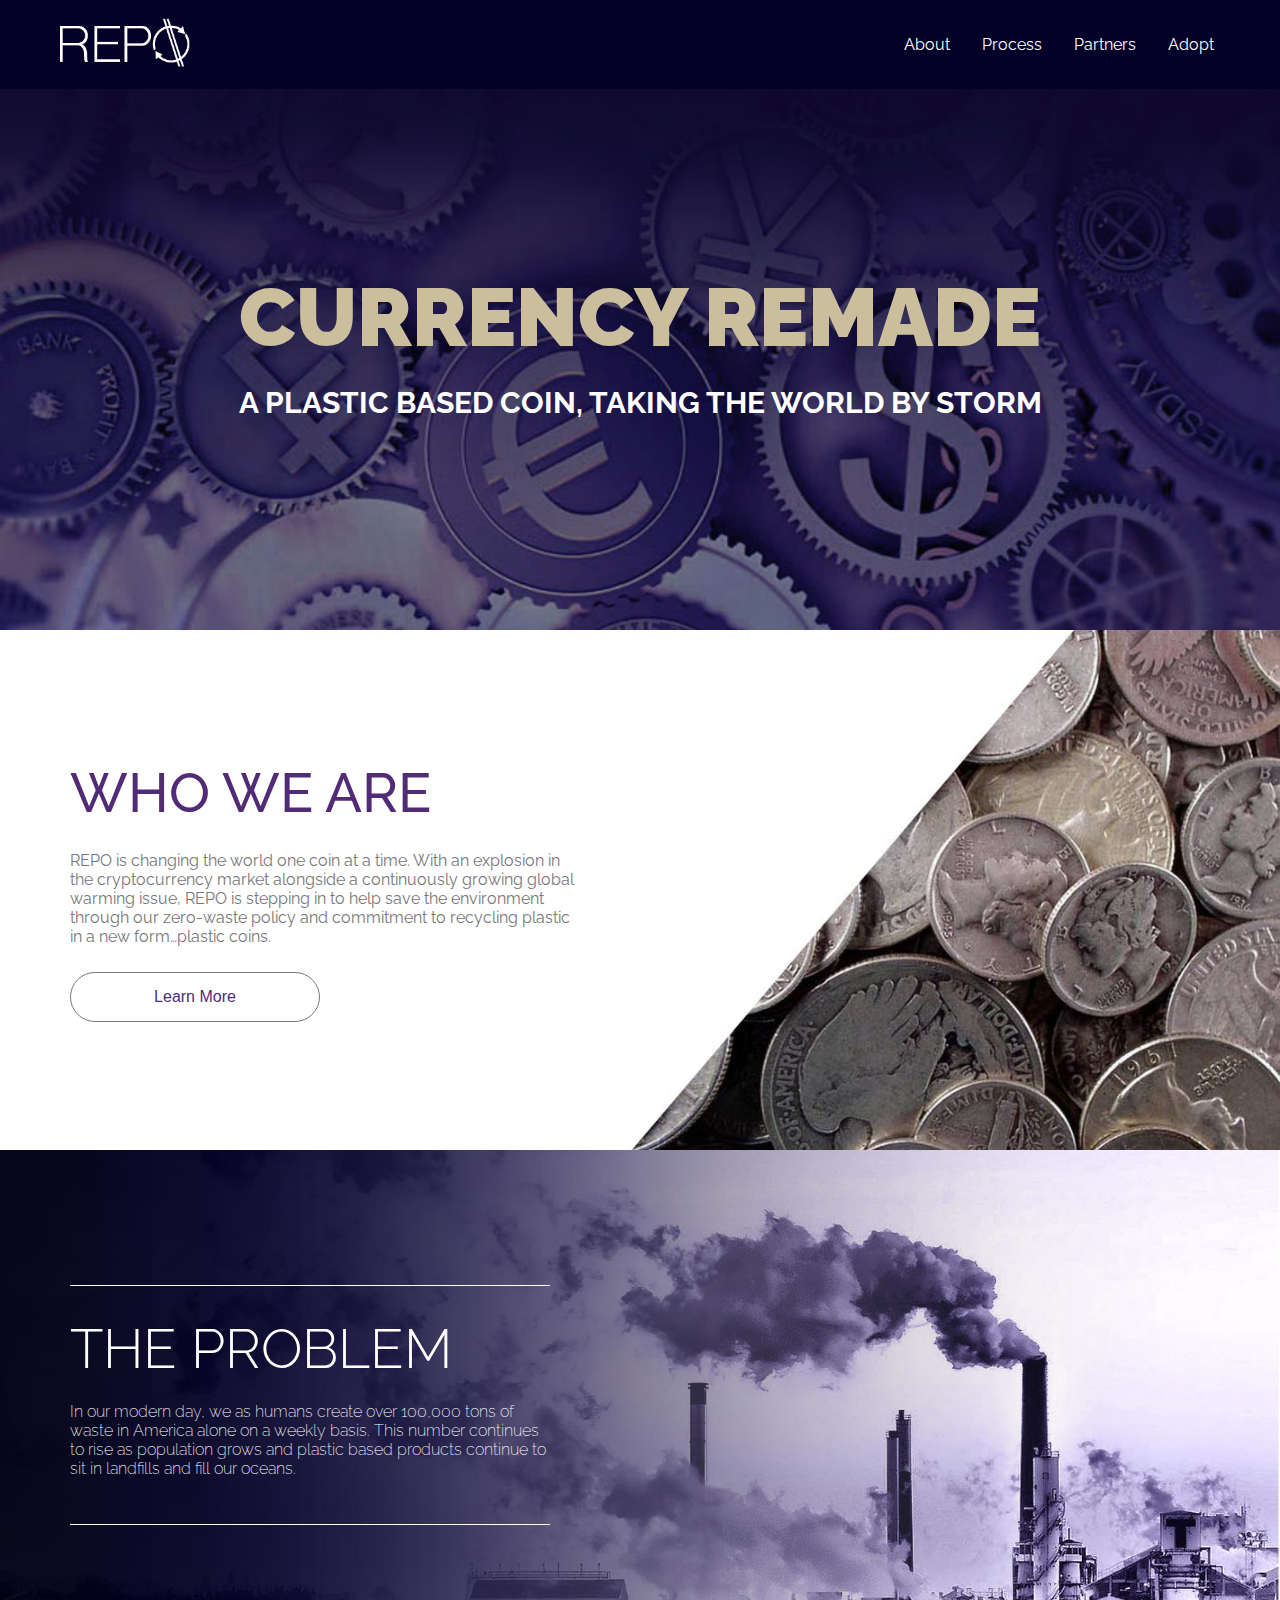
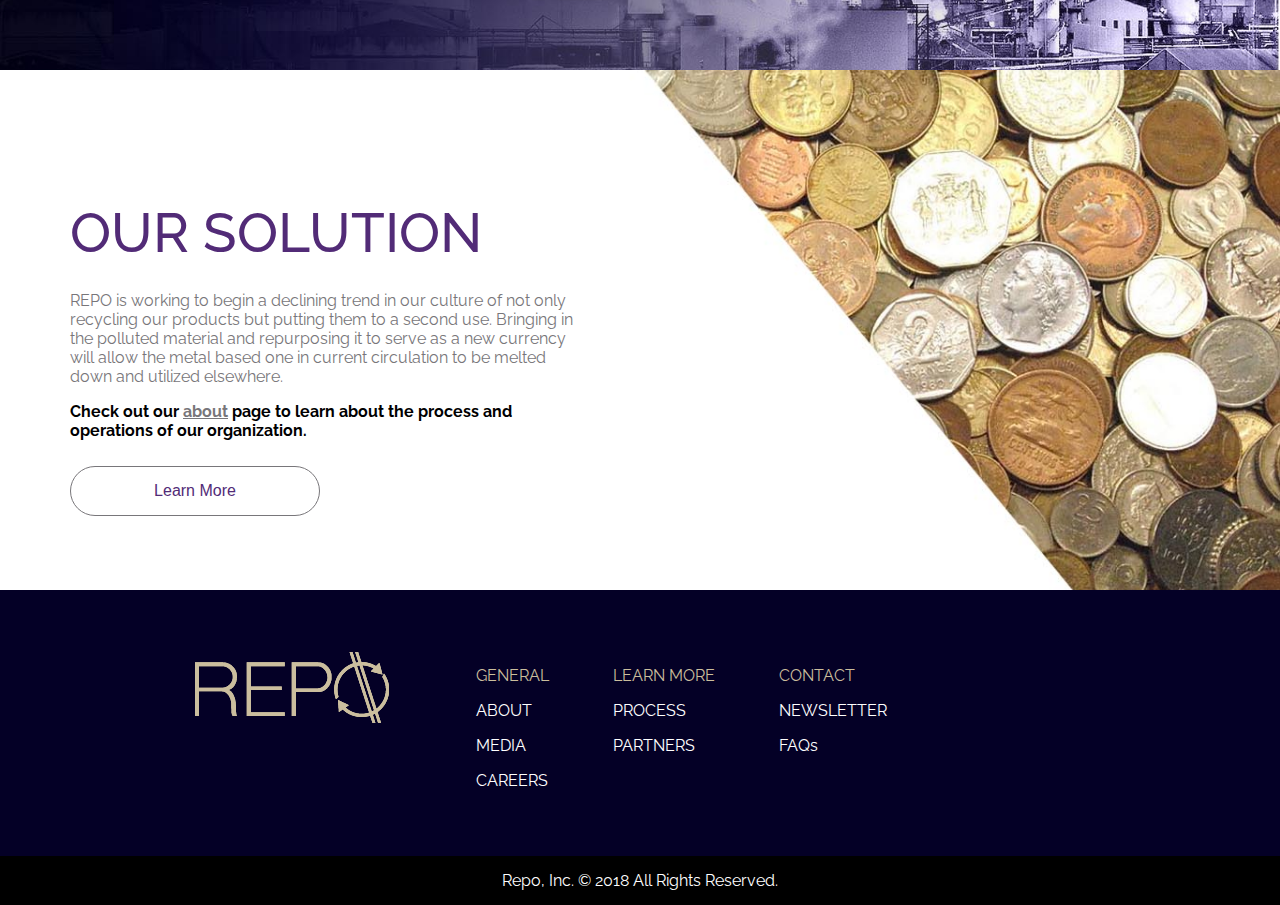
==== commit 6fa3c69a: "Add files via upload" ====
--- a/index.html
+++ b/index.html
@@ -23,10 +23,10 @@
 </div>
 
 <ul>
-	<li><a href="">About</a></li>
-	<li><a href="#">Process</a></li>
-	<li><a href="#">Partners</a></li>
-	<li><a href="#">Adopt</a></li>
+	<li><a href="about.html">About</a></li>
+	<li><a href="process.html">Process</a></li>
+	<li><a href="partners.html">Partners</a></li>
+	<li><a href="adopt.html">Adopt</a></li>
 
 
 </ul>
--- a/css/middy.css
+++ b/css/middy.css
@@ -66,7 +66,7 @@
   #center {
   	text-align: center;
   	margin: 0 auto;
-  	padding-top: 95px;
+  	padding-top: 75px;
   	color: white;
   }
 
@@ -90,7 +90,7 @@
   .maininfo {
   	background-color: white;
     background-image: none;
-  	padding-top:90px;
+  	padding-top:60px;
     padding-bottom:50px;
     padding-right:50px;
     height:430px;
@@ -113,9 +113,10 @@
   .maininfo_thirdsection {
     background-color: white;
     background-image: none;
-    padding-top:80px;
+    padding-top:75px;
     padding-bottom:40px;
-    padding-right:50px;    height:475px;
+    padding-right:50px;
+    height:495px;
     overflow: hidden;
   }
 
--- a/css/small.css
+++ b/css/small.css
@@ -9,7 +9,7 @@
   -------------------*/
 #siteID {
   padding: 20px 0;
-  width:20%;
+  width:30%;
   margin:auto;
   display:block;
 }
@@ -66,7 +66,7 @@
   #center {
   	text-align: center;
   	margin: 0 auto;
-  	padding-top: 75px;
+  	padding-top: 65px;
   	color: white;
   }
 
@@ -90,19 +90,19 @@
   .maininfo {
   	background-color: white;
     background-image: none;
-  	padding-top:53px;
+  	padding-top:63px;
     padding-bottom:50px;
     padding-right:50px;
-    height:430px;
+    height:460px;
     overflow: hidden;
   }
 
   .maininfo_secondsection {
     overflow:hidden;
-    padding-top:60px;
+    padding-top:70px;
     padding-bottom:40px;
     padding-right:50px;
-    height:400px;
+    height:440px;
   	background-image: url(../images/index_secondsection_gradient3.jpg);
   	background-position: center;
   	background-clip:inherit;
@@ -113,9 +113,10 @@
   .maininfo_thirdsection {
     background-color: white;
     background-image: none;
-    padding-top:40px;
-    padding-bottom:40px;
-    padding-right:50px;    height:475px;
+    padding-top:65px;
+    padding-bottom:70px;
+    padding-right:50px;
+    height:540px;
     overflow: hidden;
   }
 
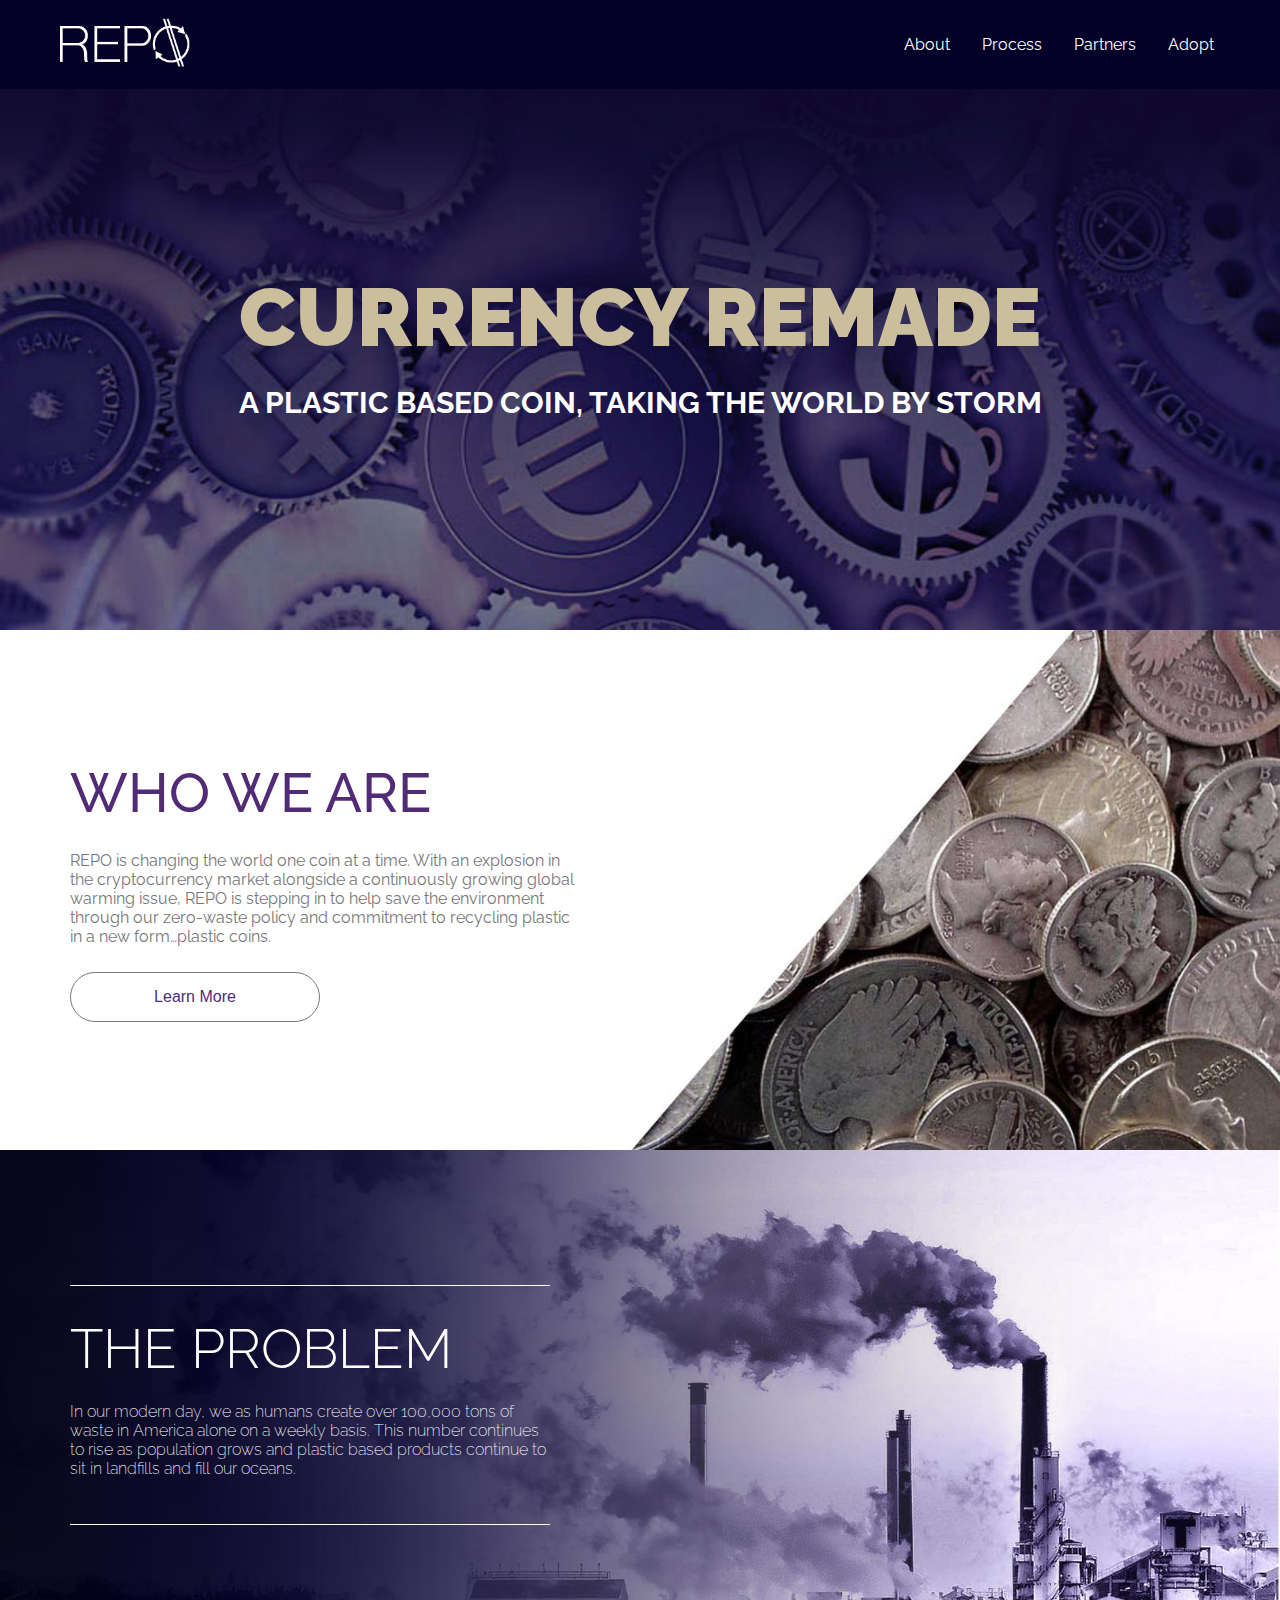
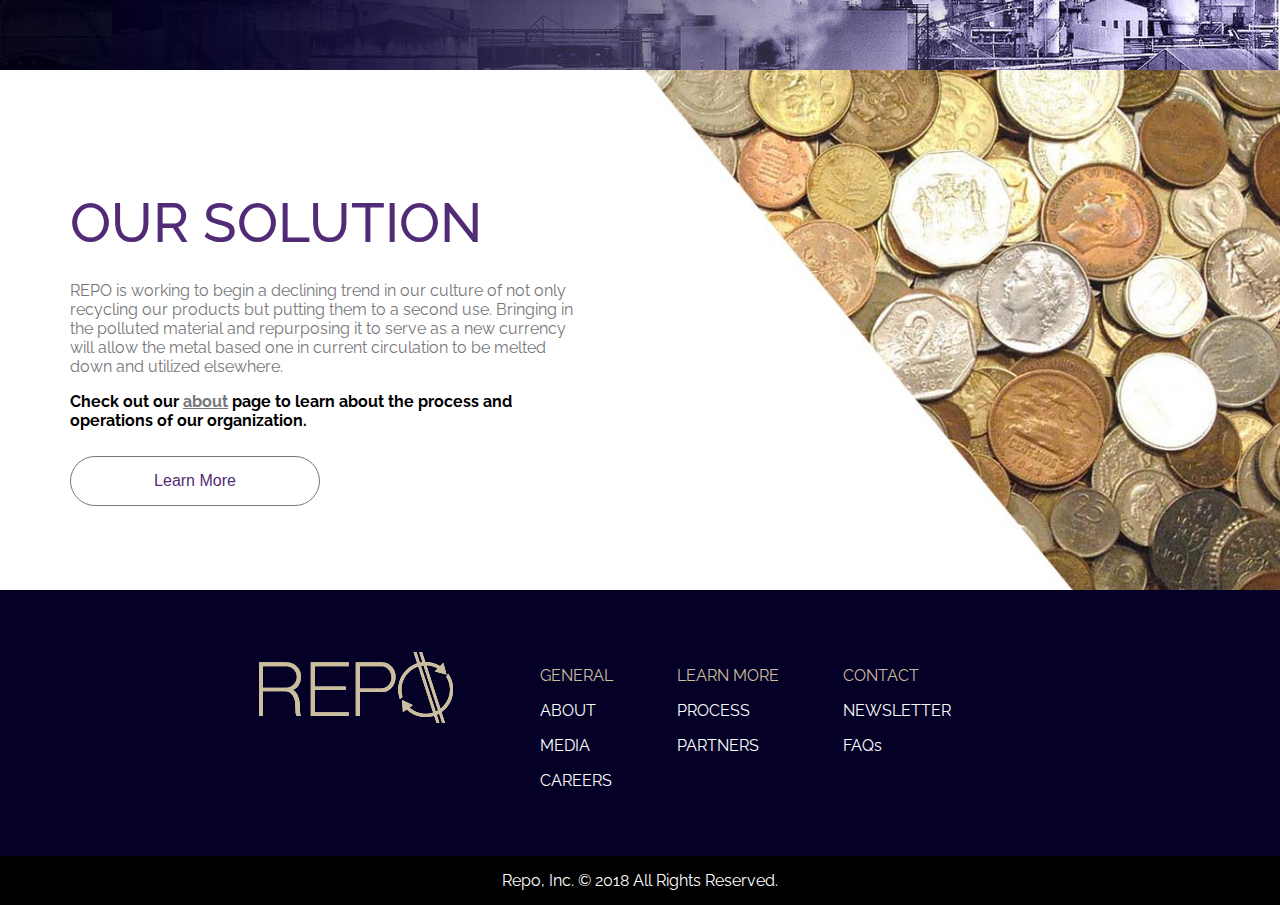
==== commit 924da153: "Add files via upload" ====
--- a/index.html
+++ b/index.html
@@ -6,7 +6,9 @@
 	<title>WELCOME</title>
 	<link href="https://fonts.googleapis.com/css?family=Raleway" rel="stylesheet">
 	<link rel="stylesheet" type="text/css" href="css/main.css">
-	<link rel="stylesheet" media="screen and (min-width: 813px) and (max-width: 1185px)" href="css/large.css">
+	<link rel="stylesheet" media="screen and (min-width: 1186px) and (max-width: 1452px)" href="css/tophigh.css">
+	<link rel="stylesheet" media="screen and (min-width: 1038px) and (max-width: 1185px)" href="css/large.css">
+	<link rel="stylesheet" media="screen and (min-width: 813px) and (max-width: 1037px)" href="css/biggish.css">
 	<link rel="stylesheet" media="screen and (min-width: 727px) and (max-width: 812px)" href="css/liddy.css">
 	<link rel="stylesheet" media="screen and (min-width: 600px) and (max-width: 726px)" href="css/medium.css">
 	<link rel="stylesheet" media="screen and (min-width: 406px) and (max-width: 599px)" href="css/middy.css">
@@ -18,7 +20,6 @@
 <body>
 	 <header>
 		 <nav>
-			 <div>
 	<a href="index.html"><img src="images/logo-white.png" id="siteID"></a>
 </div>
 
@@ -27,8 +28,6 @@
 	<li><a href="process.html">Process</a></li>
 	<li><a href="partners.html">Partners</a></li>
 	<li><a href="adopt.html">Adopt</a></li>
-
-
 </ul>
 </nav>
 
--- a/css/tophigh.css
+++ b/css/tophigh.css
@@ -0,0 +1,360 @@
+@media only screen and (min-width: 1186px) and (max-width: 1452px) {
+
+
+@charset "UTF-8";
+/* CSS Document */
+
+@font-face{
+	font-family: 'Raleway', sans-serif;
+}
+
+
+
+body {
+	margin: auto;
+	padding: 0;
+	font: 100%;
+	font-family: Raleway;
+}
+
+
+#allfooter{
+		width:60%;
+		margin:auto;
+		display: block;
+	}
+
+
+
+html {
+  box-sizing: border-box;
+}
+*, *:before, *:after {
+  box-sizing: inherit;
+}
+
+
+
+/*HEADER
+-------------------*/
+
+header {
+	background-image: url(../images/splash_home2.jpg);
+	background-repeat: no-repeat;
+	background-attachment: inherit;
+	background-size: cover;
+	height: 630px;
+	width: 100%;
+
+}
+
+#center {
+	text-align: center;
+	margin: 0 auto;
+	padding-top: 180px;
+	color: white;
+}
+
+#big{
+	font-size: 82px;
+	margin:0px 50px;
+	font-weight: 1000;
+	color:#cbbe9d;
+}
+
+#white {
+	font-color:white;
+}
+
+h1 {
+	font-size: 55px;
+	padding: 0;
+	margin: 0;
+}
+
+h2 {
+	margin-top: 20px;
+	font-size:30px;
+	padding: 0;
+
+}
+
+h3 {
+	color:#cbbe9d;
+	font-family: 'Raleway';
+	font-weight:400;
+	font-style: italic;
+}
+
+/*NAVIGATION
+-------------------*/
+
+#siteID{
+	margin-left:60px;
+	width:50%;
+}
+
+header{
+	background-color:#040027;
+	margin:0;
+}
+
+nav {
+	display:flex;
+	justify-content: space-between;
+	background-color:#040027;
+	align-items:center;
+}
+
+nav div:first-child {
+	background:#040027;
+}
+
+
+nav div:first-child img{
+	width:150px;
+	padding:0;
+	}
+
+nav div:first-child h1 {
+padding:0;
+margin-left:90px;
+text-align:left;
+}
+
+
+
+nav ul {
+	list-style: none;
+	padding:0;
+	background-color: #040027;
+	display:flex;
+	align-items:center;
+	flex-wrap: wrap;
+	margin-right:50px;
+
+}
+
+	nav ul li{
+		border-bottom:none;
+		flex: 1 0 auto;
+	}
+
+nav ul li a {
+	color:white;
+	text-decoration: none;
+	display:inline-block;
+	padding:1.2rem 1rem;
+	margin-left:0;
+}
+
+nav ul li a:hover {
+	color:#cbbe9d;
+}
+
+
+
+/*MAIN INFORMATION
+------------------*/
+
+.content-wrap-paragraph {
+	max-width: 1900px;
+	margin: 0 auto;
+	margin-right:200px;
+}
+
+
+.col_left {
+	width: 100%;
+	float: clear;
+}
+
+
+.maininfo {
+	background-image: url(../images/silvercoins_three_five.jpg);
+	overflow: hidden;
+	padding:130px 500px 0px 20px;
+	background-size: cover;
+	height: 520px;
+	margin-left:50px;
+}
+
+.maininfo_secondsection {
+	overflow: auto;
+	padding:135px 100px 0px 70px;
+	background-image: url(../images/index_secondsection_gradient3.jpg);
+	background-position: center;
+	height: 520px;
+	background-clip:inherit;
+	background-size: cover;
+
+}
+
+.maininfo_thirdsection {
+	background-image: url(../images/silvercoins_three_four.jpg);
+	background-clip:inherit;
+	background-size: cover;
+	background-position: center;
+	padding:120px 500px 0px 70px;
+	background-size: cover;
+	height: 520px;
+}
+
+.sectionimage {
+	margin-bottom:20px;
+	padding-top: 50px;
+	padding-bottom: 50px;
+}
+
+.home_image {
+	width: 45%;
+	float: right;
+}
+
+p {
+	color: #78767a;
+}
+
+
+p + h1 {
+	margin-top: 50px;
+}
+
+.purple {
+	color: #522b77;
+	padding-bottom: 10px;
+	font-weight: 500;
+}
+
+.white {
+	color: white;
+	padding-bottom: 10px;
+	font-weight: 300;
+	padding-bottom: 5px;
+}
+
+.text_secondsection{
+	color: white;
+	font-weight: 200;
+}
+
+
+.white_two {
+	color: #522b77;
+	padding-bottom: 5px;
+	font-weight: 30;
+	padding-bottom: 15px;
+}
+
+.text_thirdsection{
+	color: #78767a;
+}
+
+
+/* button*/
+
+.button {
+	background-color: white;
+	width: 250px;
+	border: 1px solid #78767a;
+	border-radius: 50px;
+	padding: 15px;
+	font-size: 16px;
+	text-align: center;
+	margin-top: 10px;
+}
+
+.button:hover {
+	border: 1 solid #78767a;
+	font-weight:600;
+	background-color: #DFDFDF;
+}
+
+button a{
+	text-decoration: none;
+	color: #522b77
+}
+
+/*problem and solution sections*/
+.problem {
+	width: 480px;
+	padding: 30px 0;
+	border-bottom: 1px solid white;
+	border-top: 1px solid white;
+
+}
+
+a {
+	color: #78767a;
+	text-decoration: underline;
+}
+
+a:hover{
+	color: #522b77;
+}
+
+
+/*FOOTER
+------------------*/
+
+
+
+footer {
+	padding: 60px 0;
+	background-color: rgba(4,0,38,1.00);
+	color: white;
+	min-width: 100%;
+}
+
+
+footer ul a {
+	text-decoration: none;
+	font-size: 1.4 em;
+	color: #cbbe9d;
+
+}
+
+footer ul a:hover {
+	color: white;
+}
+
+.content-wrap-footer {
+	margin: 0px 600px;
+	width: 601px;
+}
+
+.inline{
+	display: inline-block;
+	vertical-align: top;
+	padding: 0 30px;
+}
+
+.inline p:first-of-type{
+	margin-bottom: 0px;
+}
+
+.gold_footer {
+	color: #cbbe9d;
+	font-weight: 700px;
+}
+.white_footer {
+	color: white;
+}
+
+.white_footer a {
+	text-decoration: none;
+	color: white;
+}
+
+.logo_footer {
+	padding-right: 50px;
+}
+
+.copyright {
+	width:100%;
+	text-align: center;
+	position:absolute;
+	margin-top: 50px;
+	background-color: black;
+	padding:15px 0px;
+}
--- a/css/biggish.css
+++ b/css/biggish.css
@@ -0,0 +1,82 @@
+@media only screen and (min-width:813px) and (max-width:1037px){
+
+
+
+    #center {
+    	text-align: center;
+    	margin: 0 auto;
+    	padding-top: 205px;
+    	color: white;
+    }
+
+    #big{
+    	font-size: 50px;
+    	font-weight: 1000;
+    	color:#cbbe9d;
+    }
+
+h2 {
+  font-size:20px;
+
+}
+
+
+h1{
+  font-size:50px;
+}
+
+
+
+
+#allfooter{
+		width:90%;
+		margin:auto;
+		display: block;
+	}
+}
+
+/*MAIN INFORMATION
+------------------*/
+
+
+.content-wrap-paragraph {
+	max-width: 1900px;
+	margin: 0 auto;
+	margin-right:100px;
+}
+
+
+.col_left {
+	width: 100%;
+	float: clear;
+}
+
+
+.maininfo {
+	background-image: none;
+	overflow: hidden;
+	padding:130px 0px 0px 20px;
+	background-size: cover;
+	height: 520px;
+}
+
+.maininfo_secondsection {
+	overflow: auto;
+	padding:130px 100px 0px 70px;
+	background-image: url(../images/index_secondsection_gradient3.jpg);
+	background-position: center;
+	height: 520px;
+	background-clip:inherit;
+	background-size: cover;
+
+}
+
+.maininfo_thirdsection {
+	background-image: none;
+	background-clip:inherit;
+	background-size: cover;
+	background-position: center;
+	padding:100px 0px 0px 70px;
+	background-size: cover;
+	height: 520px;
+}
--- a/css/liddy.css
+++ b/css/liddy.css
@@ -27,7 +27,12 @@
 
 
 
-}
+
+#allfooter{
+		width:100%;
+		margin:auto;
+		display: block;
+	}
 }
 
 /*MAIN INFORMATION
@@ -75,11 +80,3 @@
 	background-size: cover;
 	height: 520px;
 }
-
-
-#allfooter{
-	display: block;
-	width:100%;
-	padding-left:0px;
-	margin:0 auto;
-}
--- a/css/medium.css
+++ b/css/medium.css
@@ -66,7 +66,7 @@
   #center {
   	text-align: center;
   	margin: 0 auto;
-  	padding-top: 75px;
+  	padding-top: 105px;
   	color: white;
   }
 
